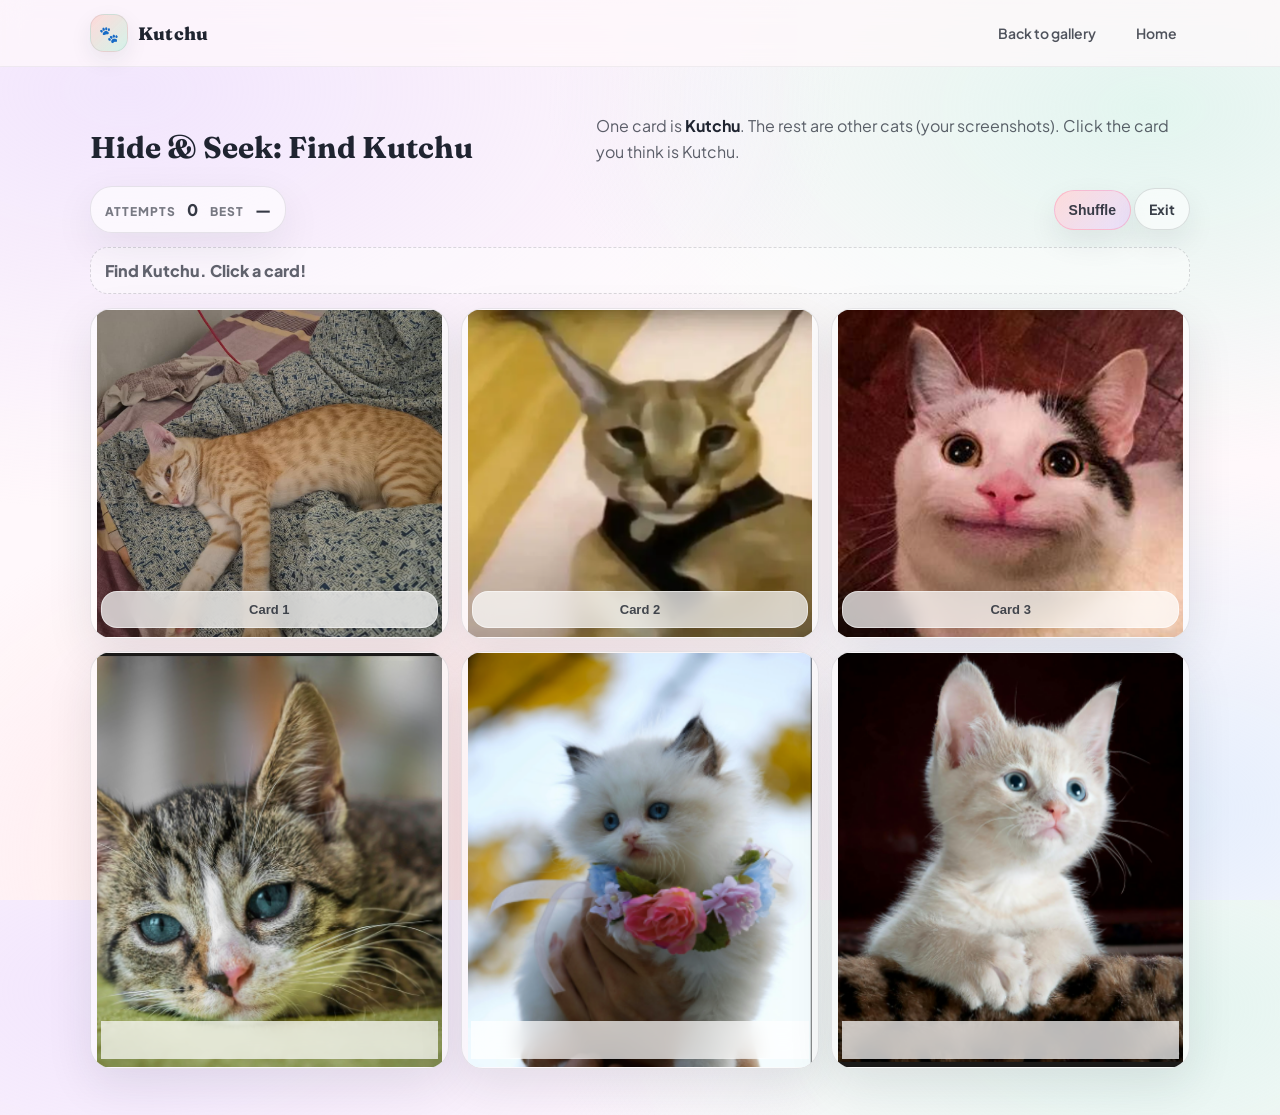
==== game.html @ b4c8f7ad "Add files via upload" ====
<!doctype html>
<html lang="en">
  <head>
    <meta charset="UTF-8" />
    <meta name="viewport" content="width=device-width, initial-scale=1.0" />
    <title>Hide & Seek — Find Kutchu</title>
    <meta name="description" content="A fun hide-and-seek game: find Kutchu among other cats." />
    <link rel="icon" href="data:image/svg+xml,%3Csvg xmlns='http://www.w3.org/2000/svg' viewBox='0 0 100 100'%3E%3Ctext y='.9em' font-size='90'%3E%F0%9F%90%B1%3C/text%3E%3C/svg%3E" />
    <link rel="preconnect" href="https://fonts.googleapis.com" />
    <link rel="preconnect" href="https://fonts.gstatic.com" crossorigin />
    <link
      href="https://fonts.googleapis.com/css2?family=Plus+Jakarta+Sans:wght@400;600;700;800&family=Fraunces:opsz,wght@9..144,650;750&display=swap"
      rel="stylesheet"
    />
    <link rel="stylesheet" href="./styles.css" />
    <link rel="stylesheet" href="./game.css" />
  </head>
  <body>
    <a class="skip-link" href="#main">Skip to content</a>

    <header class="site-header">
      <div class="container header-inner">
        <div class="brand">
          <span class="brand-mark" aria-hidden="true">🐾</span>
          <a class="brand-name" href="./index.html">Kutchu</a>
        </div>
        <nav class="nav" aria-label="Primary">
          <a href="./index.html#gallery">Back to gallery</a>
          <a href="./index.html">Home</a>
        </nav>
      </div>
    </header>

    <main id="main" class="game">
      <section class="section">
        <div class="container">
          <div class="section-head">
            <h2>Hide &amp; Seek: Find Kutchu</h2>
            <p>
              One card is <strong>Kutchu</strong>. The rest are other cats (your screenshots). Click the card you think is Kutchu.
            </p>
          </div>

          <div class="game-top">
            <div class="score">
              <div><span class="label">Attempts</span> <span id="attempts" class="value">0</span></div>
              <div><span class="label">Best</span> <span id="best" class="value">—</span></div>
            </div>
            <div class="game-actions">
              <button id="shuffleBtn" class="btn primary" type="button">Shuffle</button>
              <a class="btn ghost" href="./index.html">Exit</a>
            </div>
          </div>

          <div id="status" class="status" role="status" aria-live="polite"></div>

          <div id="grid" class="cat-grid" aria-label="Cat cards grid"></div>
        </div>
      </section>
    </main>

    <div id="winModal" class="lightbox" aria-hidden="true" role="dialog" aria-label="You found Kutchu">
      <div class="lightbox-backdrop" data-close="true"></div>
      <div class="win-card" role="document">
        <h3>You found Kutchu!</h3>
        <p id="winText" class="win-text"></p>
        <div class="win-actions">
          <button id="playAgainBtn" class="btn primary" type="button">Play again</button>
          <a class="btn ghost" href="./index.html">Back home</a>
        </div>
      </div>
    </div>

    <script id="gameData" type="application/json">
      {
        "kutchu": { "src": "hiii.jpeg", "label": "Kutchu" },
        "others": [
          "Screenshot 2026-06-02 131647.png",
          "Screenshot 2026-06-02 131656.png",
          "Screenshot 2026-06-02 131719.png",
          "Screenshot 2026-06-02 131754.png",
          "Screenshot 2026-06-02 131810.png"
        ]
      }
    </script>
    <script src="./game.js" defer></script>
  </body>
</html>
---- styles.css ----
:root{
  --bg: #fff8fb;
  --card: rgba(255,255,255,.72);
  --text: #1f2430;
  --muted: rgba(31,36,48,.72);
  --stroke: rgba(31,36,48,.12);
  --shadow: 0 18px 45px rgba(31, 36, 48, .10);

  --peach: #ffd6d6;
  --mint: #ccf3e6;
  --lilac: #e7d7ff;
  --sky: #cfe7ff;
  --butter: #fff2c2;
  --accent: #ff7aa2;

  --radius: 18px;
  --radius-lg: 26px;
  --container: 1100px;

  color-scheme: light;
}

*{ box-sizing: border-box; }
html, body{ height: 100%; }
body{
  margin: 0;
  font-family: "Plus Jakarta Sans", system-ui, -apple-system, Segoe UI, Roboto, Arial, sans-serif;
  color: var(--text);
  background:
    radial-gradient(1200px 700px at 10% 10%, rgba(231,215,255,.55), transparent 60%),
    radial-gradient(1100px 650px at 90% 12%, rgba(204,243,230,.55), transparent 55%),
    radial-gradient(1000px 680px at 30% 95%, rgba(255,214,214,.60), transparent 55%),
    radial-gradient(900px 620px at 92% 90%, rgba(207,231,255,.55), transparent 55%),
    var(--bg);
}

img{ max-width: 100%; display: block; }
a{ color: inherit; text-decoration: none; }
p{ line-height: 1.65; margin: 0; color: var(--muted); }
strong{ color: var(--text); font-weight: 700; }
kbd{
  font-family: ui-monospace, SFMono-Regular, Menlo, Monaco, Consolas, "Liberation Mono", "Courier New", monospace;
  font-size: 12px;
  padding: 2px 8px;
  border-radius: 10px;
  border: 1px solid rgba(31,36,48,.10);
  background: rgba(255,255,255,.55);
  color: rgba(31,36,48,.80);
}
code{
  font-family: ui-monospace, SFMono-Regular, Menlo, Monaco, Consolas, "Liberation Mono", "Courier New", monospace;
  font-size: .95em;
}

.container{
  width: min(var(--container), calc(100% - 40px));
  margin: 0 auto;
}

.skip-link{
  position: absolute;
  left: -999px;
  top: 10px;
  background: #fff;
  border: 1px solid var(--stroke);
  padding: 10px 12px;
  border-radius: 999px;
  z-index: 9999;
}
.skip-link:focus{ left: 12px; }

.site-header{
  position: sticky;
  top: 0;
  z-index: 40;
  backdrop-filter: blur(14px);
  background: rgba(255,248,251,.72);
  border-bottom: 1px solid rgba(31,36,48,.06);
}

.header-inner{
  display: flex;
  align-items: center;
  justify-content: space-between;
  padding: 14px 0;
  gap: 16px;
}
.brand{
  display: flex;
  align-items: center;
  gap: 10px;
  font-weight: 800;
  letter-spacing: .2px;
}
.brand-mark{
  width: 38px;
  height: 38px;
  display: grid;
  place-items: center;
  border-radius: 14px;
  background: linear-gradient(135deg, rgba(255,214,214,.9), rgba(204,243,230,.85));
  border: 1px solid rgba(31,36,48,.08);
  box-shadow: 0 8px 22px rgba(31,36,48,.08);
}
.brand-name{
  font-family: "Fraunces", ui-serif, Georgia, serif;
  font-size: 18px;
}
.nav{
  display: flex;
  align-items: center;
  gap: 14px;
  flex-wrap: wrap;
}
.nav a{
  font-weight: 600;
  font-size: 14px;
  color: rgba(31,36,48,.78);
  padding: 9px 12px;
  border-radius: 999px;
  border: 1px solid transparent;
}
.nav a:hover{
  border-color: rgba(31,36,48,.10);
  background: rgba(255,255,255,.58);
}

.hero{
  position: relative;
  padding: 52px 0 26px;
}
.hero-bg{
  position: absolute;
  inset: 0;
  pointer-events: none;
  background:
    radial-gradient(550px 350px at 20% 30%, rgba(255,242,194,.55), transparent 55%),
    radial-gradient(520px 340px at 80% 40%, rgba(255,122,162,.16), transparent 60%);
  filter: blur(.4px);
}
.hero-grid{
  position: relative;
  display: grid;
  grid-template-columns: 1.1fr .9fr;
  gap: 34px;
  align-items: center;
}

.pill{
  display: inline-block;
  font-weight: 700;
  font-size: 13px;
  color: rgba(31,36,48,.72);
  background: rgba(255,255,255,.70);
  border: 1px solid rgba(31,36,48,.10);
  border-radius: 999px;
  padding: 8px 12px;
  box-shadow: 0 10px 26px rgba(31,36,48,.06);
  margin-bottom: 14px;
}

h1{
  margin: 0;
  font-family: "Fraunces", ui-serif, Georgia, serif;
  font-size: clamp(44px, 5vw, 64px);
  letter-spacing: .2px;
  line-height: 1.02;
}
.accent{
  background: linear-gradient(90deg, #ff6f9a, #ffb05e);
  -webkit-background-clip: text;
  background-clip: text;
  color: transparent;
}
.lede{
  margin-top: 12px;
  font-size: 17px;
  max-width: 52ch;
}

.hero-cta{
  display: flex;
  gap: 12px;
  flex-wrap: wrap;
  margin-top: 18px;
}

.btn{
  cursor: pointer;
  border: 1px solid rgba(31,36,48,.14);
  background: rgba(255,255,255,.72);
  color: rgba(31,36,48,.88);
  padding: 11px 14px;
  border-radius: 999px;
  font-weight: 700;
  font-size: 14px;
  display: inline-flex;
  align-items: center;
  gap: 8px;
  box-shadow: 0 12px 30px rgba(31,36,48,.08);
  transition: transform .15s ease, box-shadow .15s ease, background .15s ease;
}
.btn:hover{ transform: translateY(-1px); box-shadow: 0 18px 42px rgba(31,36,48,.10); }
.btn:active{ transform: translateY(0px); }
.btn.primary{
  border-color: rgba(255,122,162,.35);
  background: linear-gradient(135deg, rgba(255,214,214,.85), rgba(231,215,255,.70));
}
.btn.ghost{
  background: rgba(255,255,255,.55);
}
.btn.small{ padding: 9px 12px; font-size: 13px; }

.mini-stats{
  display: grid;
  grid-template-columns: repeat(3, minmax(0, 1fr));
  gap: 12px;
  margin-top: 22px;
  padding: 14px;
  border-radius: var(--radius-lg);
  border: 1px solid rgba(31,36,48,.10);
  background: rgba(255,255,255,.60);
  box-shadow: 0 14px 42px rgba(31,36,48,.08);
}
.mini-stats dt{
  font-size: 12px;
  font-weight: 800;
  color: rgba(31,36,48,.62);
  text-transform: uppercase;
  letter-spacing: .08em;
  margin-bottom: 4px;
}
.mini-stats dd{
  margin: 0;
  font-weight: 700;
  color: rgba(31,36,48,.88);
}

.frame{
  margin: 0;
  border-radius: 28px;
  overflow: hidden;
  border: 1px solid rgba(31,36,48,.10);
  background: rgba(255,255,255,.55);
  box-shadow: var(--shadow);
}
.frame img{
  width: 100%;
  height: 420px;
  object-fit: cover;
}
.frame figcaption{
  display: flex;
  align-items: center;
  gap: 10px;
  padding: 12px 14px;
  font-weight: 700;
  color: rgba(31,36,48,.76);
  background: rgba(255,255,255,.65);
}

.dot{
  width: 10px;
  height: 10px;
  border-radius: 999px;
  background: linear-gradient(135deg, rgba(255,122,162,.95), rgba(255,176,94,.92));
  box-shadow: 0 10px 18px rgba(255,122,162,.25);
}

.section{
  padding: 46px 0;
}
.section-tint{
  background: rgba(255,255,255,.35);
  border-top: 1px solid rgba(31,36,48,.06);
  border-bottom: 1px solid rgba(31,36,48,.06);
}
.section-head{
  display: grid;
  grid-template-columns: .9fr 1.1fr;
  gap: 20px;
  align-items: end;
  margin-bottom: 20px;
}
.section-head h2{
  margin: 0;
  font-family: "Fraunces", ui-serif, Georgia, serif;
  font-size: 30px;
  line-height: 1.15;
}
.section-head p{
  margin: 0;
  max-width: 70ch;
}

.cards{
  display: grid;
  grid-template-columns: repeat(3, minmax(0, 1fr));
  gap: 14px;
  margin-top: 18px;
}
.card{
  padding: 16px 16px 18px;
  border-radius: var(--radius);
  background: var(--card);
  border: 1px solid rgba(31,36,48,.10);
  box-shadow: 0 14px 42px rgba(31,36,48,.08);
}
.card h3{
  margin: 0 0 8px 0;
  font-size: 16px;
  letter-spacing: .1px;
}

.facts-grid{
  display: grid;
  grid-template-columns: 1fr 1fr;
  gap: 16px;
  margin-top: 18px;
}
.facts-panel{
  padding: 16px;
  border-radius: var(--radius-lg);
  background: rgba(255,255,255,.62);
  border: 1px solid rgba(31,36,48,.10);
  box-shadow: 0 14px 42px rgba(31,36,48,.08);
}
.facts-list{
  list-style: none;
  padding: 0;
  margin: 0;
  display: grid;
  gap: 10px;
}
.facts-list li{
  display: flex;
  align-items: baseline;
  justify-content: space-between;
  gap: 12px;
  padding: 10px 12px;
  border-radius: 14px;
  border: 1px solid rgba(31,36,48,.08);
  background: rgba(255,255,255,.55);
}
.facts-list span:first-child{
  font-weight: 800;
  color: rgba(31,36,48,.72);
}
.facts-list span:last-child{
  font-weight: 700;
  color: rgba(31,36,48,.90);
}

.quote{
  margin-top: 14px;
  padding: 14px 14px 12px;
  border-radius: 18px;
  border: 1px solid rgba(255,122,162,.22);
  background: linear-gradient(135deg, rgba(255,214,214,.60), rgba(207,231,255,.38));
}
.quote-text{
  margin: 0;
  color: rgba(31,36,48,.88);
  font-weight: 800;
  font-size: 16px;
}
.quote-by{
  margin-top: 6px;
  font-weight: 700;
  font-size: 13px;
  color: rgba(31,36,48,.62);
}

.traits{
  padding: 16px;
  border-radius: var(--radius-lg);
  background: rgba(255,255,255,.55);
  border: 1px solid rgba(31,36,48,.10);
  box-shadow: 0 14px 42px rgba(31,36,48,.08);
}
.traits h3{
  margin: 0 0 10px 0;
  font-size: 16px;
}
.chips{
  display: flex;
  flex-wrap: wrap;
  gap: 10px;
  margin-bottom: 14px;
}
.chip{
  padding: 9px 12px;
  border-radius: 999px;
  border: 1px solid rgba(31,36,48,.10);
  background: rgba(255,255,255,.60);
  font-weight: 800;
  color: rgba(31,36,48,.78);
}
.chip i{
  font-style: normal;
  opacity: .9;
  margin-right: 6px;
}

.day-list{
  margin: 0;
  padding-left: 18px;
  display: grid;
  gap: 8px;
  color: rgba(31,36,48,.72);
  font-weight: 600;
}

.split{
  display: grid;
  grid-template-columns: 1fr 1fr;
  gap: 16px;
  margin-top: 18px;
}
.panel{
  padding: 16px;
  border-radius: var(--radius-lg);
  border: 1px solid rgba(31,36,48,.10);
  box-shadow: 0 14px 42px rgba(31,36,48,.08);
  background: rgba(255,255,255,.60);
}
.panel.love{
  background: linear-gradient(135deg, rgba(204,243,230,.52), rgba(255,255,255,.56));
}
.panel.nope{
  background: linear-gradient(135deg, rgba(255,214,214,.52), rgba(255,255,255,.56));
}
.panel h3{ margin: 0 0 10px 0; font-size: 16px; }
.bullets{
  margin: 0;
  padding-left: 18px;
  display: grid;
  gap: 8px;
  color: rgba(31,36,48,.72);
  font-weight: 650;
}

.gallery-toolbar{
  display: flex;
  gap: 10px;
  flex-wrap: wrap;
  margin: 12px 0 14px;
}
.chip-btn{
  cursor: pointer;
  border: 1px solid rgba(31,36,48,.12);
  background: rgba(255,255,255,.60);
  color: rgba(31,36,48,.78);
  padding: 9px 12px;
  border-radius: 999px;
  font-weight: 800;
  font-size: 13px;
  box-shadow: 0 12px 30px rgba(31,36,48,.06);
}
.chip-btn[aria-pressed="true"]{
  border-color: rgba(255,122,162,.35);
  background: linear-gradient(135deg, rgba(231,215,255,.60), rgba(255,214,214,.60));
  color: rgba(31,36,48,.92);
}

.gallery-grid{
  display: grid;
  grid-template-columns: repeat(12, 1fr);
  gap: 12px;
}
.tile{
  grid-column: span 4;
  border-radius: 22px;
  overflow: hidden;
  border: 1px solid rgba(31,36,48,.10);
  background: rgba(255,255,255,.55);
  box-shadow: 0 16px 46px rgba(31,36,48,.10);
  cursor: zoom-in;
  position: relative;
  min-height: 210px;
  transform: translateY(0px);
  transition: transform .15s ease, box-shadow .15s ease;
}
.tile:hover{ transform: translateY(-2px); box-shadow: 0 22px 60px rgba(31,36,48,.12); }
.tile:focus-visible{
  outline: 3px solid rgba(255,122,162,.38);
  outline-offset: 3px;
}
.tile img{
  width: 100%;
  height: 100%;
  object-fit: cover;
}
.tile .tile-cap{
  position: absolute;
  inset: auto 10px 10px 10px;
  padding: 10px 12px;
  border-radius: 16px;
  border: 1px solid rgba(255,255,255,.50);
  background: rgba(255,255,255,.68);
  backdrop-filter: blur(10px);
  font-weight: 800;
  font-size: 13px;
  color: rgba(31,36,48,.82);
}

.site-footer{
  padding: 26px 0 40px;
}
.footer-inner{
  display: flex;
  align-items: center;
  justify-content: space-between;
  gap: 14px;
  flex-wrap: wrap;
  border-top: 1px solid rgba(31,36,48,.08);
  padding-top: 18px;
}
.footer-inner p{ margin: 0; }
.tiny{
  font-size: 13px;
  font-weight: 700;
  color: rgba(31,36,48,.60);
}

.lightbox{
  position: fixed;
  inset: 0;
  display: none;
  z-index: 80;
}
.lightbox[aria-hidden="false"]{ display: grid; place-items: center; }
.lightbox-backdrop{
  position: absolute;
  inset: 0;
  background: rgba(22, 24, 32, .55);
  backdrop-filter: blur(10px);
}
.lightbox-card{
  position: relative;
  width: min(980px, calc(100% - 26px));
  border-radius: 26px;
  overflow: hidden;
  border: 1px solid rgba(255,255,255,.14);
  box-shadow: 0 30px 110px rgba(0,0,0,.35);
  background: rgba(255,255,255,.08);
}
.lightbox-card img{
  width: 100%;
  height: min(70vh, 640px);
  object-fit: contain;
  background: rgba(0,0,0,.20);
}
.lightbox-close{
  position: absolute;
  top: 10px;
  right: 10px;
  width: 42px;
  height: 42px;
  border-radius: 999px;
  border: 1px solid rgba(255,255,255,.25);
  background: rgba(255,255,255,.12);
  color: rgba(255,255,255,.92);
  font-weight: 900;
  cursor: pointer;
}
.lightbox-caption{
  margin: 0;
  padding: 12px 14px 0;
  color: rgba(255,255,255,.92);
  font-weight: 800;
}
.lightbox-nav{
  display: flex;
  gap: 10px;
  padding: 12px 14px 14px;
  justify-content: flex-end;
}
.lightbox .btn{
  border-color: rgba(255,255,255,.22);
  background: rgba(255,255,255,.10);
  color: rgba(255,255,255,.92);
  box-shadow: none;
}
.lightbox .btn.primary{
  background: linear-gradient(135deg, rgba(255,214,214,.30), rgba(231,215,255,.22));
  border-color: rgba(255,214,214,.28);
}


@media (max-width: 960px){
  .hero-grid{ grid-template-columns: 1fr; }
  .frame img{ height: 360px; }
  .section-head{ grid-template-columns: 1fr; }
  .cards{ grid-template-columns: 1fr; }
  .facts-grid{ grid-template-columns: 1fr; }
  .split{ grid-template-columns: 1fr; }
  .tile{ grid-column: span 6; }
}

@media (max-width: 560px){
  .nav{ display: none; }
  .mini-stats{ grid-template-columns: 1fr; }
  .tile{ grid-column: span 12; }
  .frame img{ height: 320px; }
}

@media (prefers-reduced-motion: reduce){
  .btn, .tile{ transition: none; }
}
---- game.css ----
.game .section-head p{ max-width: 80ch; }

.game-top{
  display: flex;
  align-items: center;
  justify-content: space-between;
  gap: 14px;
  flex-wrap: wrap;
  margin: 12px 0 14px;
}

.score{
  display: flex;
  gap: 12px;
  flex-wrap: wrap;
  padding: 12px 14px;
  border-radius: 22px;
  border: 1px solid rgba(31,36,48,.10);
  background: rgba(255,255,255,.62);
  box-shadow: 0 14px 42px rgba(31,36,48,.08);
}
.score .label{
  font-weight: 900;
  color: rgba(31,36,48,.60);
  margin-right: 8px;
  text-transform: uppercase;
  letter-spacing: .08em;
  font-size: 12px;
}
.score .value{
  font-weight: 1000;
  color: rgba(31,36,48,.90);
}

.status{
  margin: 10px 0 14px;
  padding: 12px 14px;
  border-radius: 18px;
  border: 1px dashed rgba(31,36,48,.16);
  background: rgba(255,255,255,.45);
  font-weight: 800;
  color: rgba(31,36,48,.70);
}

.cat-grid{
  display: grid;
  grid-template-columns: repeat(12, 1fr);
  gap: 12px;
}

.cat-card{
  grid-column: span 4;
  border-radius: 22px;
  overflow: hidden;
  border: 1px solid rgba(31,36,48,.10);
  background: rgba(255,255,255,.55);
  box-shadow: 0 16px 46px rgba(31,36,48,.10);
  cursor: pointer;
  position: relative;
  min-height: 220px;
  transform: translateY(0px);
  transition: transform .15s ease, box-shadow .15s ease;
}
.cat-card:hover{ transform: translateY(-2px); box-shadow: 0 22px 60px rgba(31,36,48,.12); }
.cat-card:focus-visible{
  outline: 3px solid rgba(255,122,162,.38);
  outline-offset: 3px;
}
.cat-card img{
  width: 100%;
  height: 100%;
  object-fit: cover;
  filter: saturate(1.05);
}
.cat-cap{
  position: absolute;
  inset: auto 10px 10px 10px;
  padding: 10px 12px;
  border-radius: 16px;
  border: 1px solid rgba(255,255,255,.50);
  background: rgba(255,255,255,.72);
  backdrop-filter: blur(10px);
  font-weight: 900;
  font-size: 13px;
  color: rgba(31,36,48,.82);
}

.cat-card[data-wrong="true"]{
  animation: nope 260ms ease;
}
@keyframes nope{
  0%{ transform: translateX(0); }
  25%{ transform: translateX(-6px); }
  50%{ transform: translateX(6px); }
  75%{ transform: translateX(-3px); }
  100%{ transform: translateX(0); }
}

.win-card{
  position: relative;
  width: min(560px, calc(100% - 26px));
  border-radius: 26px;
  overflow: hidden;
  border: 1px solid rgba(255,255,255,.14);
  box-shadow: 0 30px 110px rgba(0,0,0,.35);
  background: rgba(255,255,255,.88);
  padding: 18px 18px 16px;
}
.win-card h3{
  margin: 0;
  font-family: "Fraunces", ui-serif, Georgia, serif;
  font-size: 26px;
}
.win-text{
  margin-top: 8px;
  color: rgba(31,36,48,.72);
  font-weight: 700;
}
.win-actions{
  display: flex;
  gap: 10px;
  flex-wrap: wrap;
  justify-content: flex-end;
  margin-top: 12px;
}

@media (max-width: 960px){
  .cat-card{ grid-column: span 6; }
}
@media (max-width: 560px){
  .cat-card{ grid-column: span 12; }
}
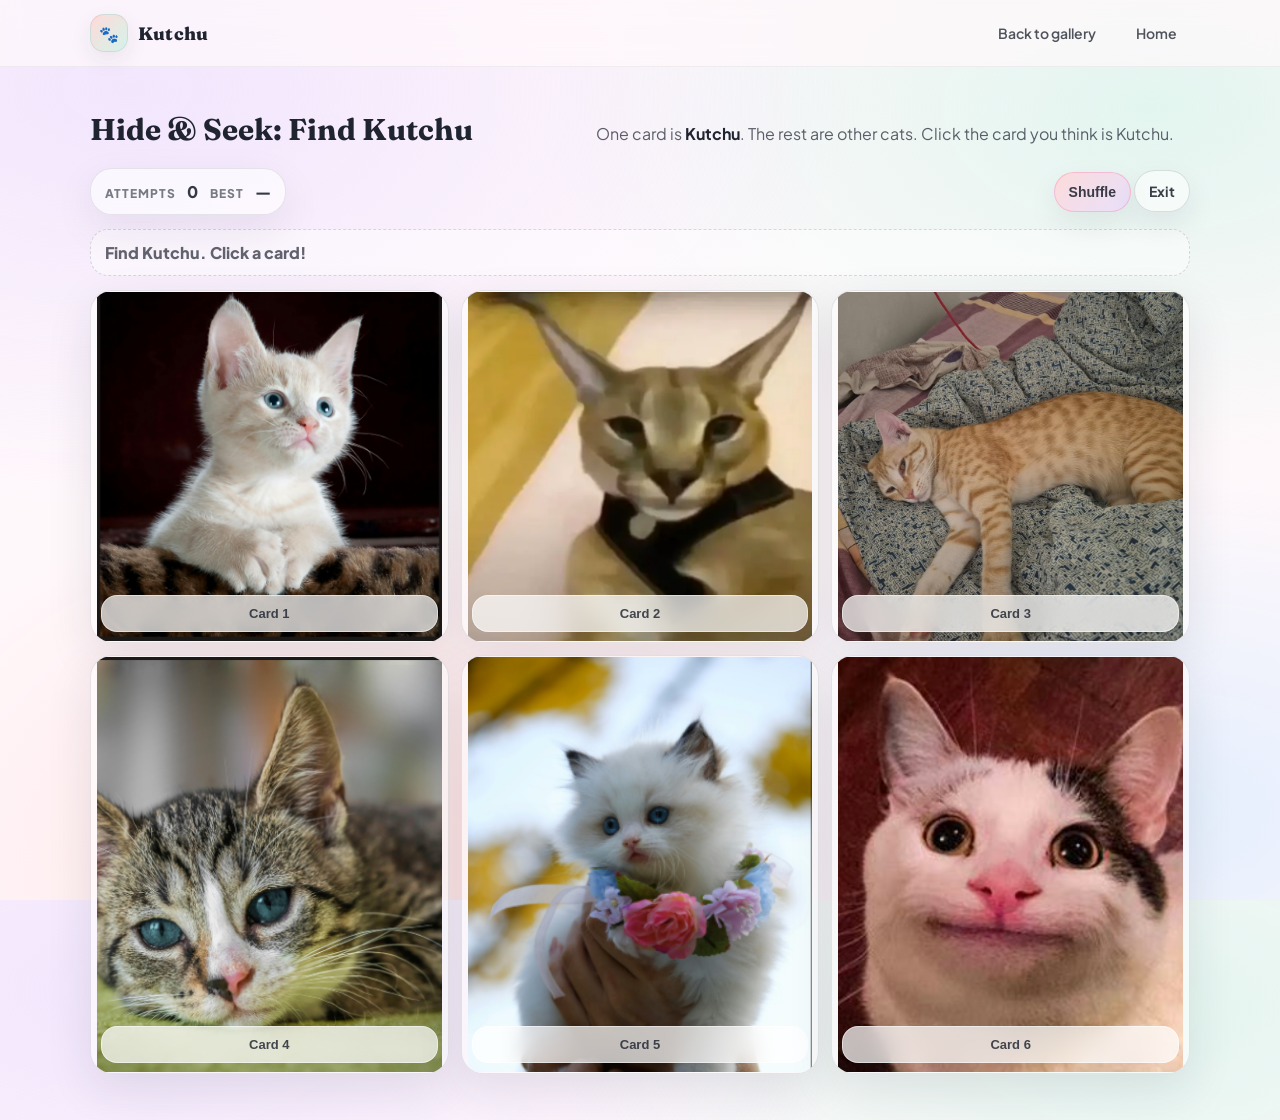
==== commit 274bf097: "Update game.html" ====
--- a/game.html
+++ b/game.html
@@ -37,7 +37,7 @@
           <div class="section-head">
             <h2>Hide &amp; Seek: Find Kutchu</h2>
             <p>
-              One card is <strong>Kutchu</strong>. The rest are other cats (your screenshots). Click the card you think is Kutchu.
+              One card is <strong>Kutchu</strong>. The rest are other cats. Click the card you think is Kutchu.
             </p>
           </div>
 
